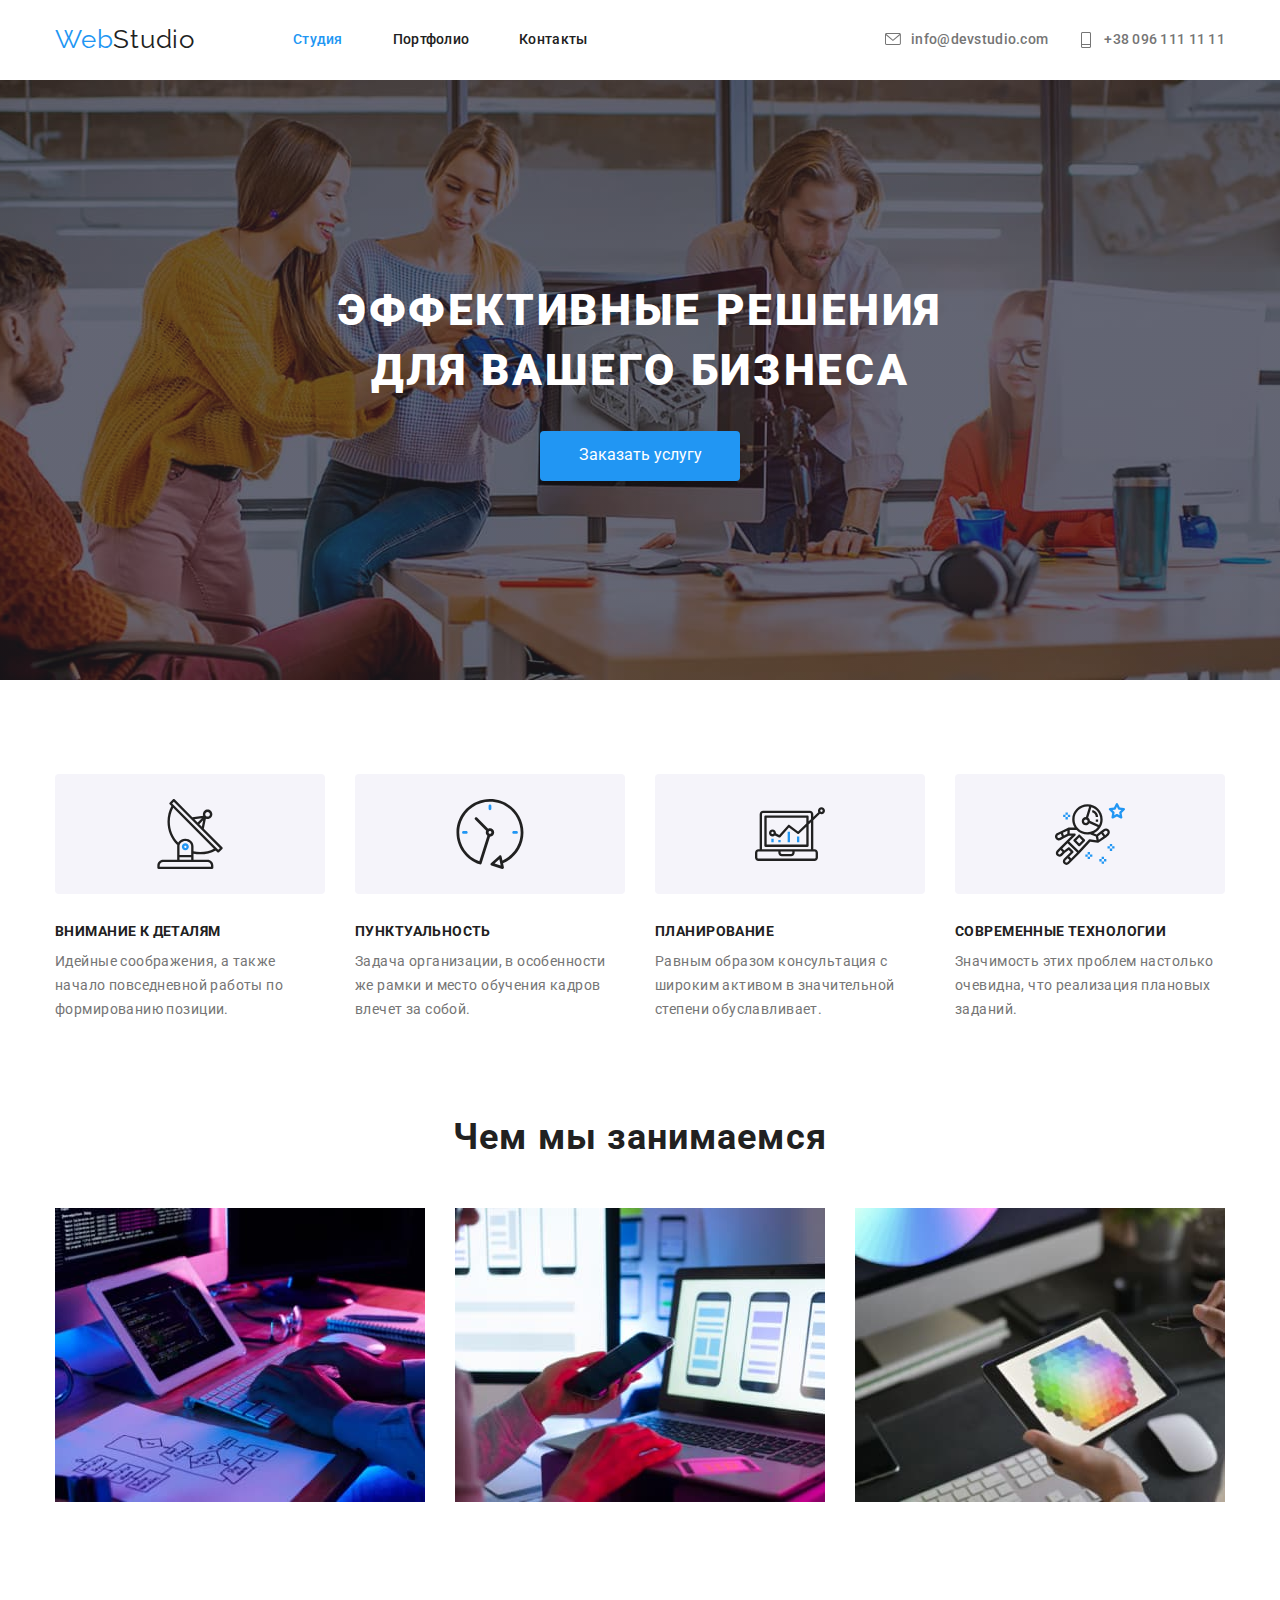
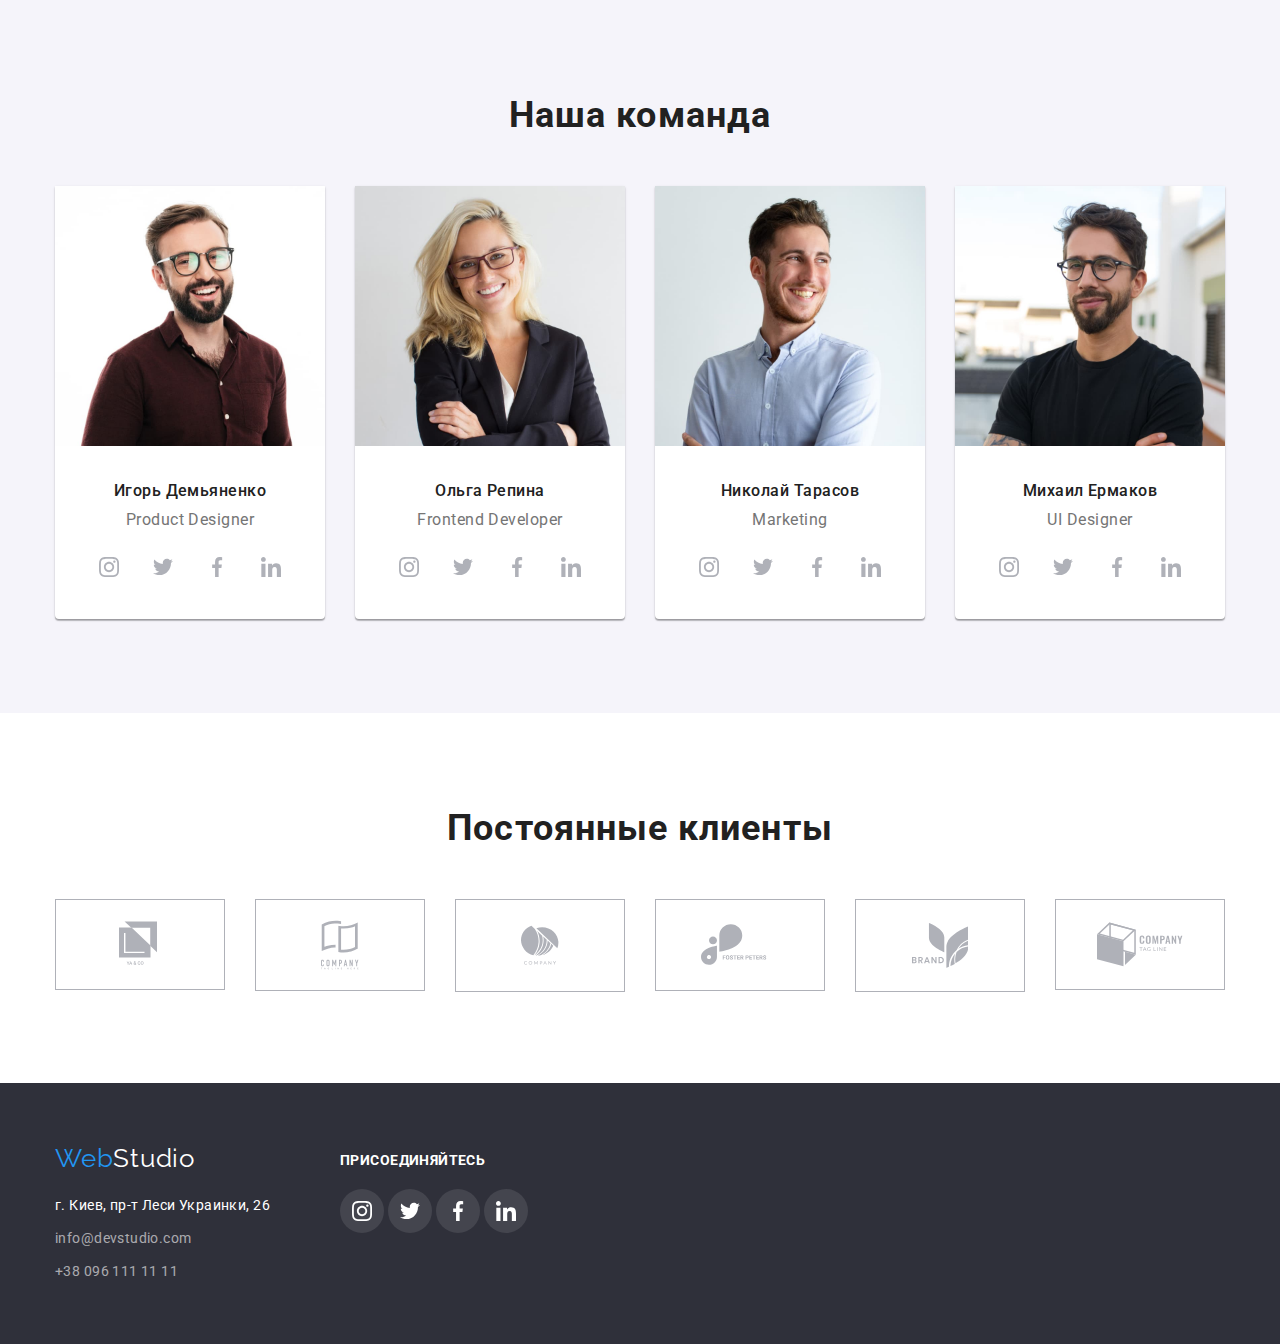
==== index.html @ a6911c1a "Начало" ====
<!DOCTYPE html>
<html lang="ru">
    <head>
        <meta charset="UTF-8">
        <meta name="viewport" content="width=device-width, initial-scale=1.0">
        <title>Document</title>
        <link rel="stylesheet" href="https://cdnjs.cloudflare.com/ajax/libs/modern-normalize/1.0.0/modern-normalize.min.css">
        <link rel="preconnect" href="https://fonts.gstatic.com">
        <link href="https://fonts.googleapis.com/css2?family=Raleway:wght@700&family=Roboto:wght@400;500;700;900&display=swap" rel="stylesheet">
        <link rel="stylesheet" href="css/style.css">
    </head>
    <body>
        <header class="header">
            <div class="container">
                <nav class="navigation">
                    <a class="logo" href="" lang="en">
                        <span class="start-logo">Web</span>Studio
                    </a>
                    <ul class="nav-list">
                        <li class="item"><a class="nav-page active" href="./index.html">Студия</a></li>
                        <li class="item"><a class="nav-page" href="./portfolio.html">Портфолио</a></li>
                        <li class="item"><a class="nav-page" href="">Контакты</a></li>
                    </ul>
                </nav>
                <div class="nav-contact">
                    <ul class="nav-list">
                        <li class="item-contact">
                            <a class="nav-page contact" href="mailto:info@devstudio.com">
                                <svg weight="16" height="12" class="contact-icon">
                                    <use href="./img/symbol-defs.svg#icon-email"></use>
                                </svg>
                                info@devstudio.com
                            </a>
                        </li>
                        <li class="item">
                            <a class="nav-page contact" href="tel:+380961111111">
                                <svg weight="10" height="16" class="contact-icon">
                                    <use href="./img/symbol-defs.svg#icon-tell"></use>
                                </svg>
                                +38 096 111 11 11
                            </a>
                        </li>
                    </ul>
                </div>
            </div>   
        </header>

        <main>
            <!--Герой-->
            <div class=" overlay">
                <section class="hero container" > 
                        <h1 class="hero-title">Эффективные решения для вашего бизнеса</h1>
                        <button type="button" class="hero-button">Заказать услугу</button>
                </section>
            </div>

            <!--Особенности-->
            <section class="features">
                <div class="container">
                    <h2 class="features-title">Особенности</h2>
                    <ul class="features-list">
                        <li class="features-item">
                            <div class="features-icon">
                                <svg class="icon">
                                    <use href="./img/symbol-defs.svg#icon-antenna"></use>
                                </svg>
                            </div>
                            <h3 class="features-item-title">Внимание к деталям</h3>
                            <p class="features-item-text">Идейные соображения, а также начало повседневной работы по формированию позиции.</p>
                        </li>
                        <li class="features-item">
                            <div class="features-icon">
                                <svg class="icon">
                                    <use href="./img/symbol-defs.svg#icon-clock"></use>
                                </svg>
                            </div>
                            <h3 class="features-item-title">Пунктуальность</h3>
                            <p class="features-item-text">Задача организации, в особенности же рамки и место обучения кадров влечет за собой.</p>
                        </li>
                        <li class="features-item">
                            <div class="features-icon">
                                <svg class="icon">
                                    <use href="./img/symbol-defs.svg#icon-diagram"></use>
                                </svg>
                            </div>
                            <h3 class="features-item-title">Планирование</h3>
                            <p class="features-item-text">Равным образом консультация с широким активом в значительной степени обуславливает.</p>
                        </li>
                        <li class="features-item">
                            <div class="features-icon">
                                <svg class="icon">
                                    <use href="./img/symbol-defs.svg#icon-astronaut"></use>
                                </svg>
                            </div>
                            <h3 class="features-item-title">Современные технологии</h3>
                            <p class="features-item-text">Значимость этих проблем настолько очевидна, что реализация плановых заданий.</p>
                        </li>
                    </ul>
                </div>
            </section>

            <!--Чем мы занимаемся-->
            <section class="work">
                <div class="container">
                    <h2 class="work-title title">Чем мы занимаемся</h2>
                    <ul class="work-list">
                        <li class="work-img">
                            <img src="./img/gadget.jpg" alt="Планшет с клавиатурой" width="370"/>
                        </li>
                        <li class="work-img">
                            <img src="./img/phone.jpg" alt="Телефон" width="370"/>
                        </li>
                        <li class="work-img">
                            <img src="./img/gadget2.jpg" alt="Планшет" width="370">
                        </li>
                    </ul>
                </div>
            </section>

            <!--Наша команда-->
            <section class="team">
                <div class="container">
                    <h2 class="team-title title">Наша команда</h2>
                    <ul class="team-list">
                        <li class="team-item">
                            <img src="./img/Product-Designer.jpg" alt="Игорь Демьяненко" width="270">
                            <h3 class="team-item-title">Игорь Демьяненко</h3>
                            <p class="team-item-text">Product Designer</p>
                            <ul class="social-list">
                                <li class="social-item">
                                    <a class="social-link" href="">
                                        <svg class="social">
                                            <use href="./img/symbol-defs.svg#icon-instagram"></use>
                                        </svg>
                                    </a>
                                </li>
                                <li class="social-item">
                                    <a class="social-link" href="">
                                        <svg class="social">
                                            <use href="./img/symbol-defs.svg#icon-twitter"></use>
                                        </svg>
                                    </a>
                                </li>
                                <li class="social-item">
                                    <a class="social-link" href="">
                                        <svg class="social">
                                            <use href="./img/symbol-defs.svg#icon-facebook"></use>
                                        </svg>
                                    </a>
                                </li>
                                <li class="social-item">
                                    <a class="social-link" href="">
                                        <svg class="social">
                                            <use href="./img/symbol-defs.svg#icon-linkedin"></use>
                                        </svg>
                                    </a>
                                </li>
                            </ul>
                        </li>
                        <li class="team-item">
                            <img src="./img/Developer.jpg" alt="Ольга Репина" width="270">
                            <h3 class="team-item-title">Ольга Репина</h3>
                            <p class="team-item-text">Frontend Developer</p>
                            <ul class="social-list">
                                <li class="social-item">
                                    <a class="social-link" href="">
                                        <svg class="social">
                                            <use href="./img/symbol-defs.svg#icon-instagram"></use>
                                        </svg>
                                    </a>
                                </li>
                                <li class="social-item">
                                    <a class="social-link" href="">
                                        <svg class="social">
                                            <use href="./img/symbol-defs.svg#icon-twitter"></use>
                                        </svg>
                                    </a>
                                </li>
                                <li class="social-item">
                                    <a class="social-link" href="">
                                        <svg class="social">
                                            <use href="./img/symbol-defs.svg#icon-facebook"></use>
                                        </svg>
                                    </a>
                                </li>
                                <li class="social-item">
                                    <a class="social-link" href="">
                                        <svg class="social">
                                            <use href="./img/symbol-defs.svg#icon-linkedin"></use>
                                        </svg>
                                    </a>
                                </li>
                            </ul>
                        </li>
                        <li class="team-item">
                            <img src="./img/marketing.jpg" alt="Николай Тарасов" width="270">
                            <h3 class="team-item-title">Николай Тарасов</h3>
                            <p class="team-item-text">Marketing</p>
                            <ul class="social-list">
                                <li class="social-item">
                                    <a class="social-link" href="">
                                        <svg class="social">
                                            <use href="./img/symbol-defs.svg#icon-instagram"></use>
                                        </svg>
                                    </a>
                                </li>
                                <li class="social-item">
                                    <a class="social-link" href="">
                                        <svg class="social">
                                            <use href="./img/symbol-defs.svg#icon-twitter"></use>
                                        </svg>
                                    </a>
                                </li>
                                <li class="social-item">
                                    <a class="social-link" href="">
                                        <svg class="social">
                                            <use href="./img/symbol-defs.svg#icon-facebook"></use>
                                        </svg>
                                    </a>
                                </li>
                                <li class="social-item">
                                    <a class="social-link" href="">
                                        <svg class="social">
                                            <use href="./img/symbol-defs.svg#icon-linkedin"></use>
                                        </svg>
                                    </a>
                                </li>
                            </ul>
                        </li>
                        <li class="team-item">
                            <img src="./img/UI-designer.jpg" alt="Михаил Ермаков" width="270">
                            <h3 class="team-item-title">Михаил Ермаков</h3>
                            <p class="team-item-text">UI Designer</p>
                            <ul class="social-list">
                                <li class="social-item">
                                    <a class="social-link" href="">
                                        <svg class="social">
                                            <use href="./img/symbol-defs.svg#icon-instagram"></use>
                                        </svg>
                                    </a>
                                </li>
                                <li class="social-item">
                                    <a class="social-link" href="">
                                        <svg class="social">
                                            <use href="./img/symbol-defs.svg#icon-twitter"></use>
                                        </svg>
                                    </a>
                                </li>
                                <li class="social-item">
                                    <a class="social-link" href="">
                                        <svg class="social">
                                            <use href="./img/symbol-defs.svg#icon-facebook"></use>
                                        </svg>
                                    </a>
                                </li>
                                <li class="social-item">
                                    <a class="social-link" href="">
                                        <svg class="social">
                                            <use href="./img/symbol-defs.svg#icon-linkedin"></use>
                                        </svg>
                                    </a>
                                </li>
                            </ul>
                        </li>
                    </ul>
                </div>
            </section>

            <!-- Наши клиенты-->
            <section class="client">
                <div class="container">
                    <h2 class="team-title title">Постоянные клиенты</h2>
                    <ul class="client-list">
                        <li class="client-item">
                            <a class="client-link ya-co" href="">
                                <svg weight="44.27" height="49.23" class="client-icon">
                                    <use href=./img/symbol-defs.svg#icon-ya-co>
                                    </use>
                                </svg>
                            </a>
                        </li>
                        <li class="client-item">
                            <a class="client-link tag-line" href="">
                                <svg weight="40" height="52" class="client-icon">
                                    <use href=./img/symbol-defs.svg#icon-tag-line>
                                    </use>
                                </svg>
                            </a>
                        </li>
                        <li class="client-item">
                            <a class="client-link company" href="">
                                <svg weight="41" height="42.6" class="client-icon">
                                    <use href=./img/symbol-defs.svg#icon-company>
                                    </use>
                                </svg>
                            </a>
                        </li>
                        <li class="client-item">
                            <a class="client-link foster-peters" href="">
                                <svg weight="79.66" height="42.02" class="client-icon">
                                    <use href=./img/symbol-defs.svg#icon-foster-peters>
                                    </use>
                                </svg>
                            </a>
                        </li>
                        <li class="client-item">
                            <a class="client-link brand" href="">
                                <svg weight="59" height="47" class="client-icon">
                                    <use href=./img/symbol-defs.svg#icon-brand>
                                    </use>
                                </svg>
                            </a>
                        </li>
                        <li class="client-item">
                            <a class="client-link teg-company" href="">
                                <svg weight="88.48" height="45.44" class="client-icon">
                                    <use href=./img/symbol-defs.svg#icon-teg-company>
                                    </use>
                                </svg>
                            </a>
                        </li>
                    </ul>
                </div>
            </section>
        </main>
        <footer class="footer">
            <div class="container">
                <div>
                    <a class="logo footer-logo" href="" lang="en">
                        <span class="start-logo">Web</span>Studio
                    </a>
                    <address class="address">
                        <p class="address-office">г. Киев, пр-т Леси Украинки, 26</p>
                        <p class="address-contact"><a href="mailto:info@devstudio.com">info@devstudio.com</a></p>
                        <p class="address-contact"><a href="tel:+380961111111">+38 096 111 11 11</a></p>
                    </address>
                </div>
                <div class="footer-social">
                    <h3 class="footer-title">присоединяйтесь</h3>
                    <ul>
                        <li class="social-item">
                            <a class="social-link footer-link" href="">
                                <svg class="social">
                                    <use href="./img/symbol-defs.svg#icon-instagram"></use>
                                </svg>
                            </a>
                        </li>
                        <li class="social-item">
                            <a class="social-link footer-link" href="">
                                <svg class="social">
                                    <use href="./img/symbol-defs.svg#icon-twitter"></use>
                                </svg>
                            </a>
                        </li>
                        <li class="social-item">
                            <a class="social-link footer-link" href="">
                                <svg class="social">
                                    <use href="./img/symbol-defs.svg#icon-facebook"></use>
                                </svg>
                            </a>
                        </li>
                        <li class="social-item">
                            <a class="social-link footer-link" href="">
                                <svg class="social">
                                    <use href="./img/symbol-defs.svg#icon-linkedin"></use>
                                </svg>
                            </a>
                        </li>
                    </ul>
                </div>
            </div>
        </footer>

    </body>
</html>
---- css/style.css ----
:root {
    --title-text-color: #212121;
    --main-text-color: #757575;
    --accent-color:  #2196F3;
    --main-white-color: #FFFFFF;
    --address-color: #2F303A;
    --background-icon: #F5F4FA;
    --color-icon: #AFB1B8;
}

body {
    font-family: Roboto, sans-serif;

    background-color: var(--main-white-color);
}

a {
    text-decoration: none;
}

li {
    list-style: none;
}

button {
    font-family: inherit;
}

ul {
    margin-top: 0;
    margin-bottom: 0;
    padding-left: 0;
}

h1,
h2,
h3,
p {
    margin-top: 0;
    margin-bottom: 0;
}


.container {
    width: 1200px;
    margin: 0 auto;
    padding: 0 15px;
}

/* Навигация*/


.header > .container {
    display: flex;
    align-items: center;
    padding-top: 24px;
    padding-bottom: 25px;
}

.navigation,
.nav-list {
    display: flex;
    align-items: center;

}

.portfolio {
    border: 1px solid #ECECEC;
}

.nav-list >.item:not(:last-child) {
    margin-right: 50px;
}

.nav-contact {
    margin-left: auto;
}

.item-contact{
    margin-right: 30px;
}

.logo {
    font-family: Raleway, sans-serif;
    font-size: 26px;
    line-height: 1.19;
    color: var(--title-text-color);
    width: 145px;
    height: 31px;

    letter-spacing: 0.03em;
    margin-right: 93px;
}

.start-logo {
    color: var(--accent-color);
}

.nav-page {
    font-weight: 500;
    font-size: 14px;
    line-height: 1.14;
    letter-spacing: 0.02em;
    padding-top: 32px;
    padding-bottom: 32px;

    color: var(--title-text-color);

}

.nav-page:hover,
.nav-page:focus {
    color: var(--accent-color);
}

.active{
    color: var(--accent-color);
}

.contact {
    display: flex;
    align-items: center;
    padding: 0;

    color: var(--main-text-color);
}

.contact-icon{
    width: 16px;
    margin-right: 10px;
    
    fill: currentColor
}

/* герой */

.hero{
    text-align: center;  
}

.overlay{
    max-width: 1600px;
    height: 600px;
    margin: 0 auto;
    padding-top: 200px;
    background-color: #C4C4C4;
    background-image: linear-gradient(to right, rgba(47, 48, 58, 0.4), rgba(47, 48, 58, 0.4)), url(../img/hero-img\ .jpg);
    background-size: cover;
    background-position: center;
}

.hero > .container{
    text-align: center; 
}



.hero-title{
    width: 696px;
    font-weight: 900;
    font-size: 44px;
    line-height: 1.37;
    text-align: center;
   letter-spacing: 0.06em;
    margin: 0 auto;
    text-transform: uppercase;
    
    color: var(--main-white-color);
}

.hero-button{
    background: #2196F3;
    box-shadow: 0px 4px 4px rgba(0, 0, 0, 0.15);
    border-radius: 4px;
    width: 200px;
    height: 50px;
    padding: 10px 32px;
    margin-top: 30px;
    border: 0;
    cursor: pointer;

    color: var(--main-white-color);
}

/* особенности */

.features {
    padding-top: 94px;
    padding-bottom: 94px;
}

.features-list{
    display: flex;
}

.features-list >.features-item:not(:last-child){
    margin-right: 30px;
}

.features-item {
    width: 270px;
}

.features-title{
    position: absolute;
    clip: rect(0 0 0 0);
    width: 1px;
    height: 1px;
    margin: -1px;
}

.title{
    font-size: 36px;
    line-height: 1.17;
    text-align: center;
    letter-spacing: 0.03em;

    color: var(--title-text-color);
}

.features-item-title{
    font-weight: 700;
    font-size: 14px;
    line-height: 1.14;
    letter-spacing: 0.03em;
    text-transform: uppercase;
    padding-bottom: 10px;

    color: var(--title-text-color);
    
}

.features-item-text{
    font-size: 14px;
    line-height: 1.71;
    letter-spacing: 0.03em;

    color: var(--main-text-color);
}

.features-icon{
    display: flex;
    justify-content: center;
    align-items: center;
    height: 120px;
    background-color: var(--background-icon);
    margin-bottom: 30px;
    border-radius: 4px;
    
}

.icon{
    width: 70px;
    height: 70px;
}

/* Работа*/

.work {
    padding-bottom: 94px;
}

.work-list{
    display: flex;
}

.work-title {
    padding-bottom: 50px;
}

.work-img:not(:last-child){
    margin-right: 30px;
}

/* команда */

.team{
    background-color: #F5F4FA;
    padding-top: 94px;
    padding-bottom: 94px;
}

.team-list {
    display: flex;
    padding-top: 50px;
}

.team-item {
    background-color: var(--main-white-color);
    box-shadow: 0px 1px 3px rgba(0, 0, 0, 0.12), 0px 1px 1px rgba(0, 0, 0, 0.14), 0px 2px 1px rgba(0, 0, 0, 0.2);
    border-radius: 0px 0px 4px 4px;
}

.team-item:not(:last-child){
    margin-right: 30px;
}


.team-item-title{
    font-weight: 500;
    font-size: 16px;
    line-height: 1.19;
    text-align: center;
    letter-spacing: 0.03em;
    padding-top: 30px;
    padding-bottom: 10px;

    color: var(--title-text-color);
}

.team-item-text{
    font-size: 16px;
    line-height: 1.19;
    text-align: center;
    letter-spacing: 0.03em;

    color: var(--main-text-color);
}

.social-list{
    display: flex;
    padding: 16px 32px 30px;
   
}

.social-item{
    display: inline-flex;
    width: 44px;
    height: 44px;
    border-radius: 50px;
    background-color: rgba(255, 255, 255, 0.1);
}

.social-list{
    display: flex;
    justify-content: space-between;
    align-items: center;
}


.social-link{
    padding: 12px;
    border-radius: 50px;
    color: var(--color-icon);
}

.social-link:hover,
.social-link:focus {
    color: var(--main-white-color);
    background-color: var(--accent-color);
}

.social{
    width: 20px;
    height: 20px;
    fill: currentColor;
}

/*Наши клиенты*/

.client{
    padding: 94px 0;
}

.client-list{
    display: flex;
    justify-content: space-between;
    margin-top: 50px;
}

.client-item{
   
    width: 170px;
    height: 90px;
}

.client-link{
    border: 1px solid var(--color-icon);
    color: var(--color-icon);
    display: flex;
    justify-content: center;
    align-items: center;
}

.client-link:hover,
.client-link:focus {
    color: var(--accent-color);
    border-color: var(--accent-color);
}

.client-icon{
    fill: currentColor;
}



.ya-co{
    padding: 20px 63px;
}

.tag-line{
    padding: 19px 65px;
}

.company{
    padding: 24px 65px;
}

.foster-peters{
    padding: 24px 45px;
}

.brand{
    padding: 22px 56px;
}

.teg-company{
    padding: 22px 41px;
}

/* адресс */

.footer{
    background-color: var(--address-color);
    padding-top: 60px;
    padding-bottom: 60px;
}

.footer > .container{
    display: flex;
}

.footer-logo{
    color: var(--main-white-color);
    margin: 0;
}

.address-office{
    font-style: normal;
    font-size: 14px;
    line-height: 1.71;
    letter-spacing: 0.03em;
    padding-top: 20px;

    color: var(--main-white-color);
}

.address-contact{
    padding-top: 9px;
}

.address-contact a{
    font-style: normal;
    font-size: 14px;
    line-height: 1.71;
    letter-spacing: 0.03em;

    color: rgba(255, 255, 255, 0.6);
}

.footer-social{
    padding-top: 10px;
    padding-left: 70px;
}

.footer-title{
    font-weight: 700;
    font-size: 14px;
    line-height: 1.14;
    letter-spacing: 0.03em;
    text-transform: uppercase;
    margin-bottom: 20px;

    color: var(--main-white-color);
}

.footer-link{
    color: var(--main-white-color);
}

/* портфолио*/

/*кнопки*/

.project-filter {
    padding-top: 100px;
    padding-bottom: 94px;
 }
   
 .filter-list {
     display: flex;
     justify-content: center;
     margin-bottom: 50px;
 }
 
 .filter-item:not(:last-child) {
     margin-right: 8px;
 }
 

.filter-button{
    font-weight: 500;
    font-size: 16px;
    line-height: 1.63;
    text-align: center;
    letter-spacing: 0.03em;
    cursor: pointer;

    background: #F5F4FA;
    border: 0;
    border-radius: 4px;
    padding: 6px 22px;

    color:var(--title-text-color);
}

.filter-button:hover,
.filter-button:focus{
    background-color: var(--accent-color);
    color: var(--main-white-color);
}
.filter-button:active{
    color: var(--main-white-color);
}

/*проекты*/

.project-list {
    display: flex;
    flex-wrap: wrap;  
}


.project-item {
    margin-right: 30px;
    margin-bottom: 30px;  
}

.project-item > a {
    display: block;
}

.project-item:nth-child(3n) {
    margin-right: 0;
}

.project-item:nth-last-child(-n+3) {
    margin-bottom: 0;
}

.project-img {
    display: block;
}


.project-title{
    border-right: 1px solid #EEEEEE;
    border-left: 1px solid #EEEEEE;
    border-bottom: 1px solid #EEEEEE;
    padding-left: 24px;
    padding-right: 24px;
    padding-top: 20px;
    padding-bottom: 20px;
}

.project-item-title{
    font-weight: 700;
    font-size: 18px;
    line-height: 2.00;
    letter-spacing: 0.06em;
    margin-bottom: 4px;
    

    color: var(--title-text-color);
}

.project-item-text{
    font-size: 16px;
    line-height: 1.88;
    letter-spacing: 0.03em;

    color: var(--main-text-color);
}

.project-link:hover,
.project-link:focus {
    box-shadow: 0px 1px 1px rgba(0, 0, 0, 0.12), 0px 4px 4px rgba(0, 0, 0, 0.06), 1px 4px 6px rgba(0, 0, 0, 0.16);
}
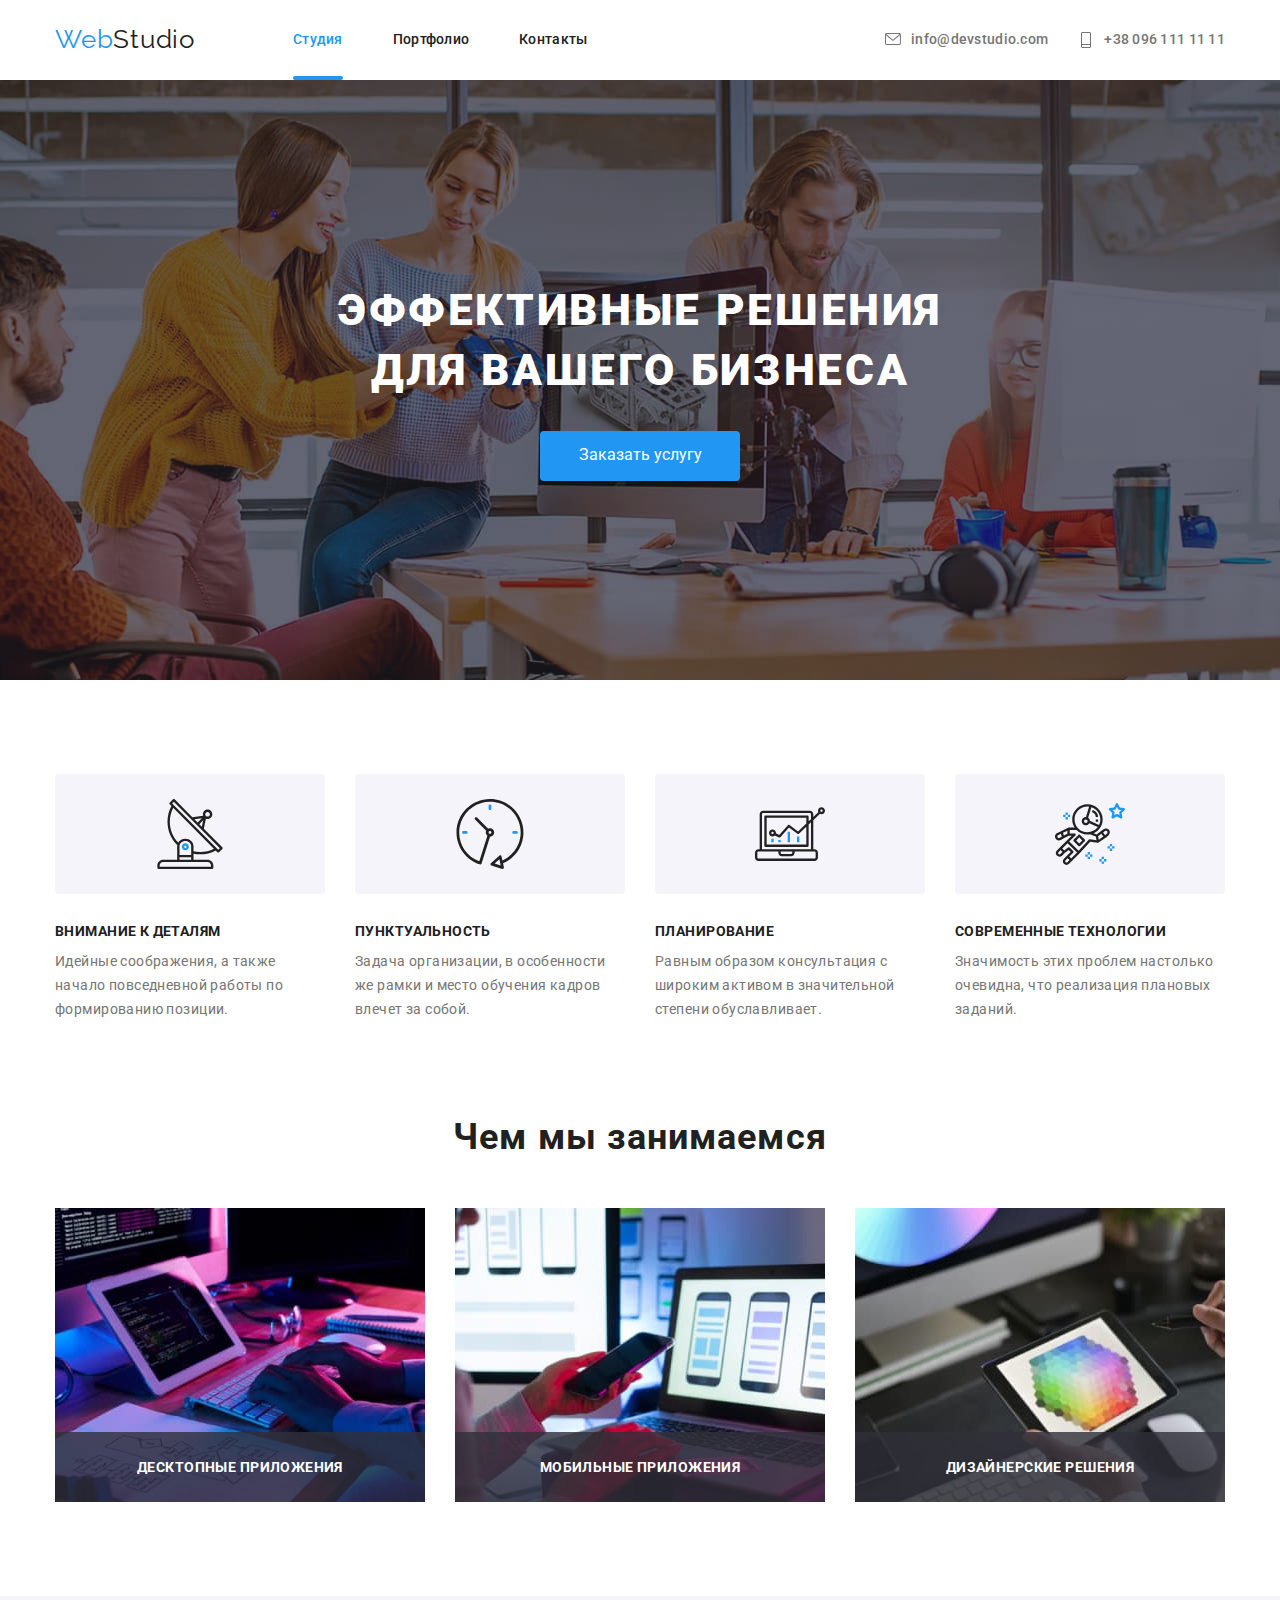
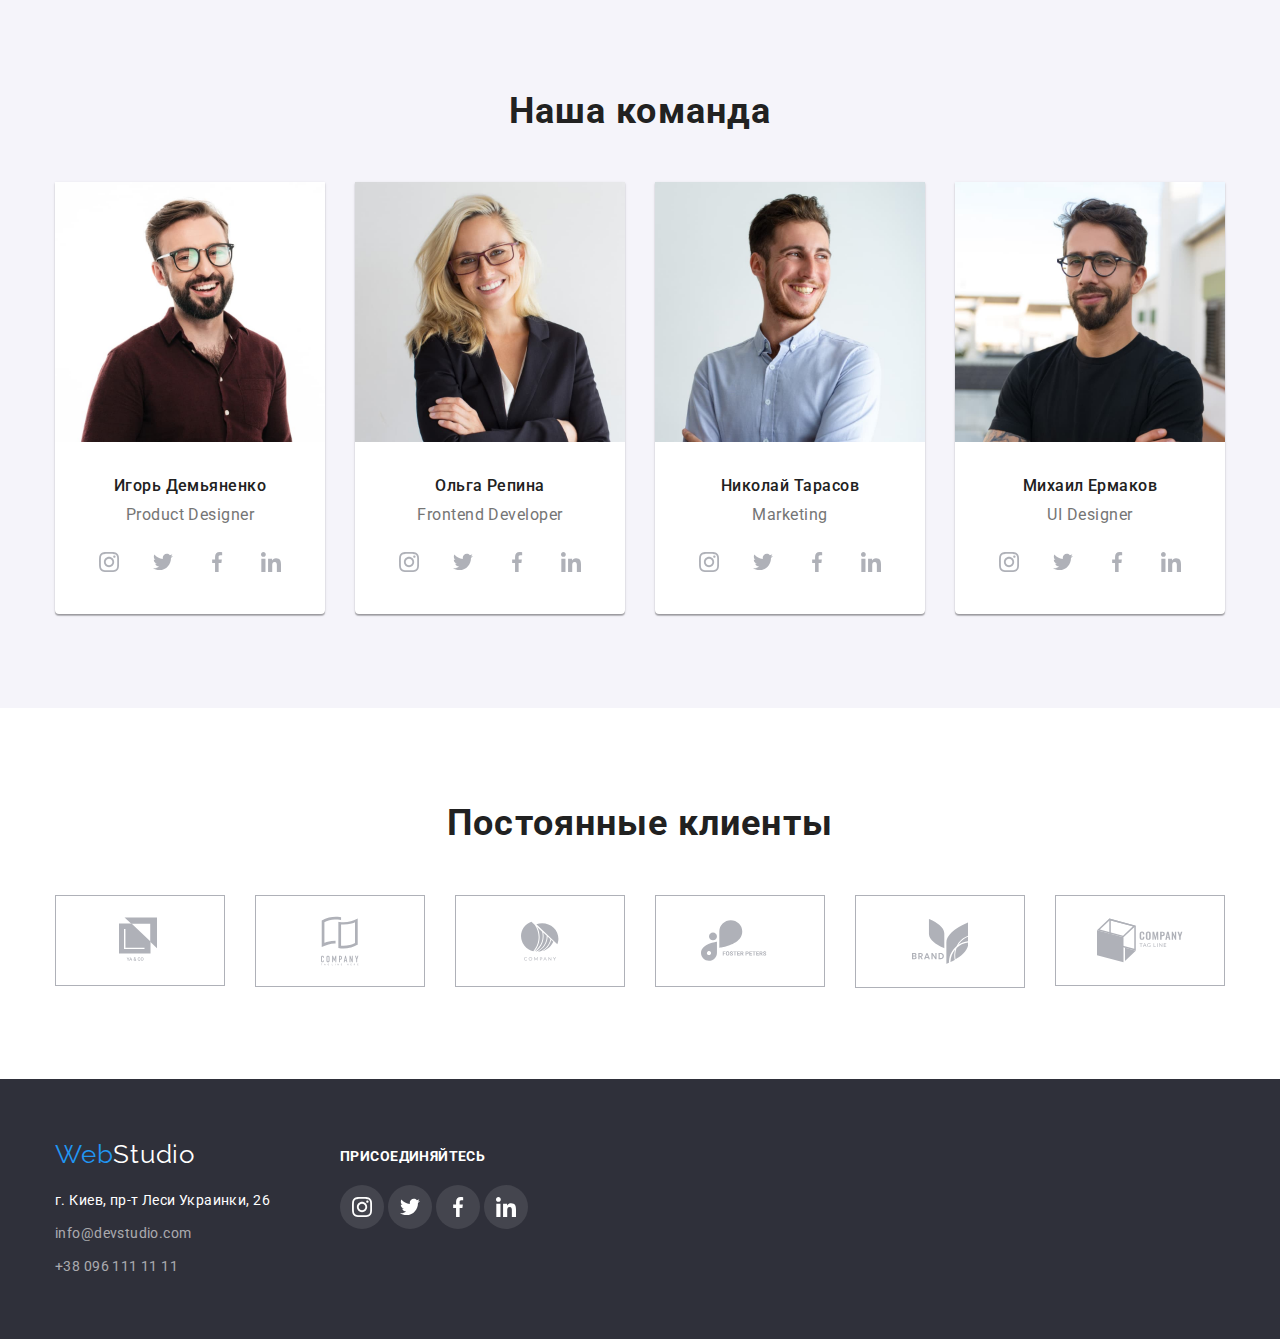
==== commit 4db563e1: "Студия + переходы" ====
--- a/index.html
+++ b/index.html
@@ -105,13 +105,22 @@
                     <h2 class="work-title title">Чем мы занимаемся</h2>
                     <ul class="work-list">
                         <li class="work-img">
-                            <img src="./img/gadget.jpg" alt="Планшет с клавиатурой" width="370"/>
+                           <div class="img">
+                                <img src="./img/gadget.jpg" alt="Планшет с клавиатурой" width="370"/>
+                                <h3 class="img-text">Десктопные приложения</h3>
+                           </div>
                         </li>
                         <li class="work-img">
-                            <img src="./img/phone.jpg" alt="Телефон" width="370"/>
+                            <div class="img">
+                                <img src="./img/phone.jpg" alt="Телефон" width="370"/>
+                                <h3 class="img-text">Мобильные приложения</h3>
+                            </div>
                         </li>
                         <li class="work-img">
-                            <img src="./img/gadget2.jpg" alt="Планшет" width="370">
+                            <div class="img">
+                                <img src="./img/gadget2.jpg" alt="Планшет" width="370">
+                                <h3 class="img-text">Дизайнерские решения</h3>
+                            </div>
                         </li>
                     </ul>
                 </div>
--- a/css/style.css
+++ b/css/style.css
@@ -65,7 +65,7 @@
 }
 
 .portfolio {
-    border: 1px solid #ECECEC;
+    border-bottom: 1px solid #ECECEC;
 }
 
 .nav-list >.item:not(:last-child) {
@@ -97,12 +97,15 @@
 }
 
 .nav-page {
+    position: relative;
     font-weight: 500;
     font-size: 14px;
     line-height: 1.14;
     letter-spacing: 0.02em;
     padding-top: 32px;
     padding-bottom: 32px;
+    transition-property: color;
+    transition-duration: 250ms;
 
     color: var(--title-text-color);
 
@@ -111,10 +114,23 @@
 .nav-page:hover,
 .nav-page:focus {
     color: var(--accent-color);
+    
 }
 
 .active{
     color: var(--accent-color);
+}
+
+.active::after{
+    display: block;
+    position: absolute;
+    content: "";
+    width: 100%;
+    height: 4px;
+    border-radius: 2px;
+    bottom: -0.5px;
+
+    background-color: var(--accent-color);
 }
 
 .contact {
@@ -272,6 +288,29 @@
     margin-right: 30px;
 }
 
+.img{
+    position: relative;
+    height: 294px;
+}
+
+.img-text{
+    font-weight: 700;
+    font-size: 14px;
+    line-height: 16px;
+    text-align: center;
+    letter-spacing: 0.03em;
+    text-transform: uppercase;
+    padding: 27px 82px;
+    margin: 0;
+    width: 370px;
+    
+    color: var(--main-white-color);
+    background: rgba(47, 48, 58, 0.8);
+
+    position: absolute;
+    bottom: 0;
+}
+
 /* команда */
 
 .team{
@@ -342,12 +381,15 @@
     padding: 12px;
     border-radius: 50px;
     color: var(--color-icon);
+    transition-property: color, background-color;
+    transition-duration: 250ms;
 }
 
 .social-link:hover,
 .social-link:focus {
     color: var(--main-white-color);
     background-color: var(--accent-color);
+    
 }
 
 .social{
@@ -380,6 +422,8 @@
     display: flex;
     justify-content: center;
     align-items: center;
+    transition-property: color, border-color;
+    transition-duration: 250ms;
 }
 
 .client-link:hover,
@@ -510,6 +554,8 @@
     border: 0;
     border-radius: 4px;
     padding: 6px 22px;
+    transition-property: color, background-color, box-shadow;
+    transition-duration: 250ms;
 
     color:var(--title-text-color);
 }
@@ -518,7 +564,9 @@
 .filter-button:focus{
     background-color: var(--accent-color);
     color: var(--main-white-color);
-}
+    box-shadow: 0px 3px 1px rgba(0, 0, 0, 0.1), 0px 1px 2px rgba(0, 0, 0, 0.08), 0px 2px 2px rgba(0, 0, 0, 0.12);
+}
+
 .filter-button:active{
     color: var(--main-white-color);
 }
@@ -582,7 +630,13 @@
     color: var(--main-text-color);
 }
 
+.project-link{
+    transition-property: box-shadow;
+    transition-duration: 250ms;
+}
+
 .project-link:hover,
 .project-link:focus {
     box-shadow: 0px 1px 1px rgba(0, 0, 0, 0.12), 0px 4px 4px rgba(0, 0, 0, 0.06), 1px 4px 6px rgba(0, 0, 0, 0.16);
+    
 }